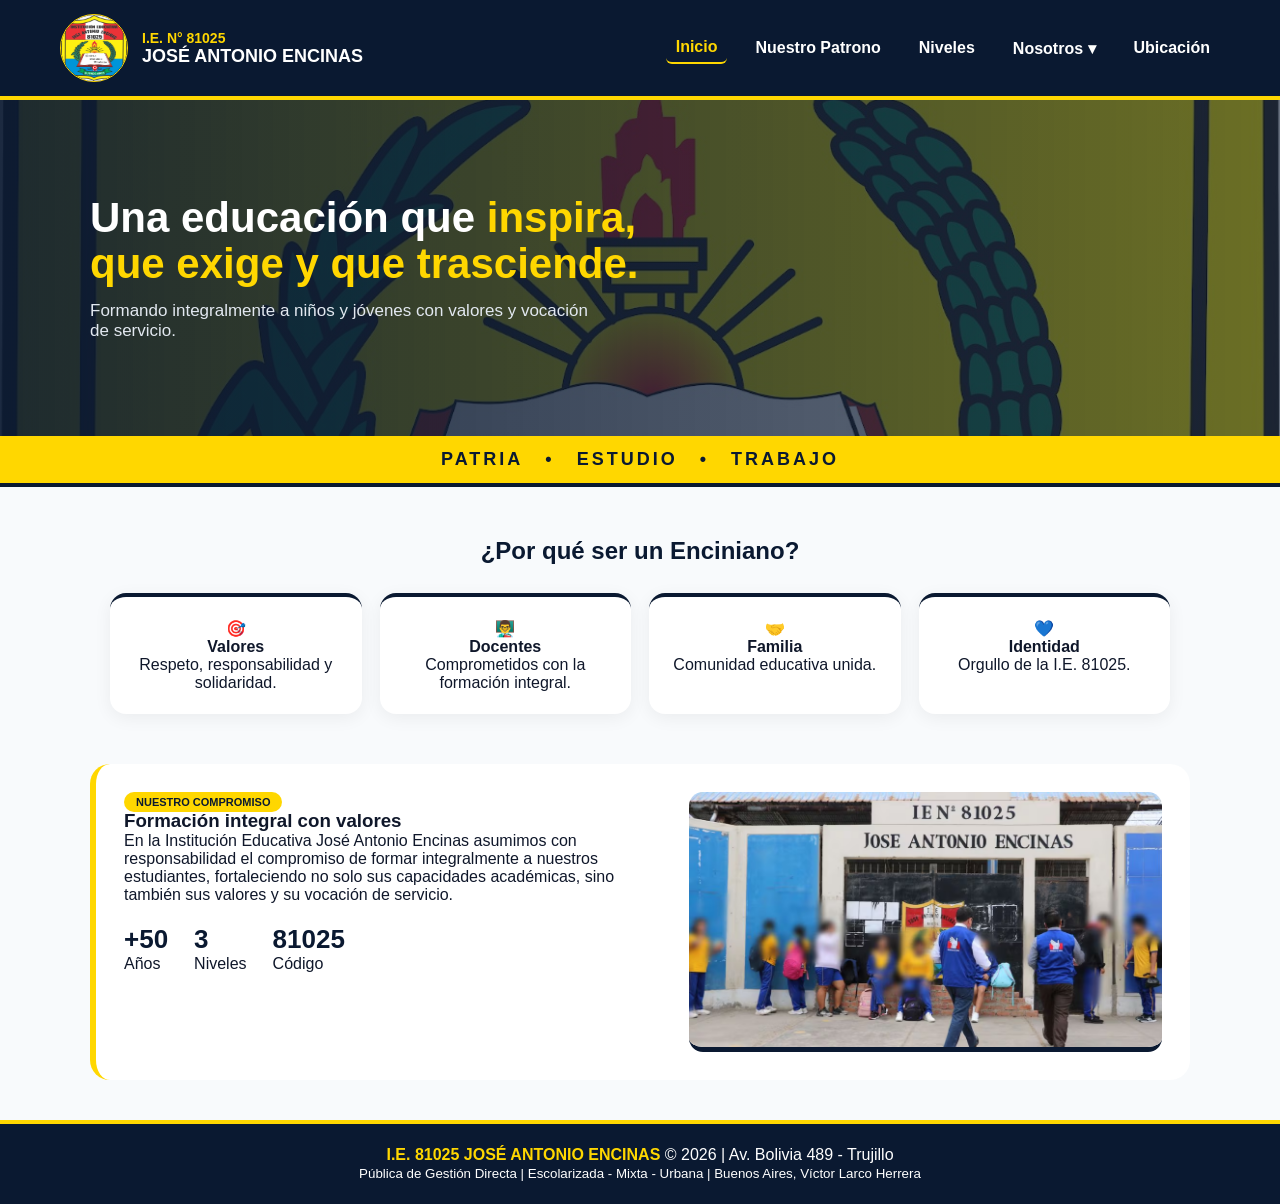
==== index.html @ 803cc2b1 "Add files via upload" ====
<!DOCTYPE html>
<html lang="es">
<head>
  <meta charset="UTF-8">
  <meta name="viewport" content="width=device-width, initial-scale=1.0">
  <meta name="description" content="Sitio oficial de la I.E. 81025 José Antonio Encinas - Trujillo">
  <title>I.E. 81025 JOSÉ ANTONIO ENCINAS</title>
  <link rel="stylesheet" href="css/style.css">
</head>
<body>

  <header class="header-azul">
    <nav aria-label="Navegación principal">
      <div class="logo">
        <img src="img/Cole.jpeg" alt="Insignia I.E. 81025 José Antonio Encinas" width="70" height="70">
        <h1>
          <small>I.E. N° 81025</small>
          JOSÉ ANTONIO ENCINAS
        </h1>
      </div>
      <div class="menu">
        <a href="index.html" aria-current="page">Inicio</a>
        <a href="html/inspiracion.html">Nuestro Patrono</a>
        <a href="html/niveles.html">Niveles</a>
        <div class="dropdown">
          <button 
            type="button"
            class="btn-menu-dropdown" 
            id="btnNosotros" 
            aria-expanded="false" 
            aria-haspopup="true" 
            aria-controls="menuNosotros"
          >
            Nosotros ▾
          </button>
          <div id="menuNosotros" class="dropdown-menu" role="menu">
            <a href="html/mision.html" role="menuitem">Misión y Visión</a>
            <a href="html/resena.html" role="menuitem">Reseña Histórica</a>
          </div>
        </div>
        <a href="html/ubicacion.html">Ubicación</a>
      </div>
  </header>

  <section class="hero" role="banner">
    <div class="hero-text">
      <h2>
        Una educación que 
        <span>inspira, que exige y que trasciende.</span>
      </h2>
      <p class="hero-desc">
        Formando integralmente a niños y jóvenes con valores y vocación de servicio.
      </p>
    </div>
  </section>

  <section class="lema-bar" aria-label="Lema institucional">
    <div class="lema-item">PATRIA</div>
    <div class="lema-dot" aria-hidden="true">•</div>
    <div class="lema-item">ESTUDIO</div>
    <div class="lema-dot" aria-hidden="true">•</div>
    <div class="lema-item">TRABAJO</div>
  </section>

  <main id="contenido">

    <section class="pilares" aria-labelledby="titulo-pilares">
      <h3 id="titulo-pilares">¿Por qué ser un Enciniano?</h3>
      <div class="grid-4">
        <article class="pilar-card">
          <div class="icon" aria-hidden="true">🎯</div>
          <h4>Valores</h4>
          <p>Respeto, responsabilidad y solidaridad.</p>
        </article>
        <article class="pilar-card">
          <div class="icon" aria-hidden="true">👨‍🏫</div>
          <h4>Docentes</h4>
          <p>Comprometidos con la formación integral.</p>
        </article>
        <article class="pilar-card">
          <div class="icon" aria-hidden="true">🤝</div>
          <h4>Familia</h4>
          <p>Comunidad educativa unida.</p>
        </article>
        <article class="pilar-card">
          <div class="icon" aria-hidden="true">💙</div>
          <h4>Identidad</h4>
          <p>Orgullo de la I.E. 81025.</p>
        </article>
      </div>
    </section>

    <section class="historia-resumen">
      <div class="historia-text">
        <span class="eyebrow">NUESTRO COMPROMISO</span>
        <h3>Formación integral con valores</h3>
        <p>
          En la <span class="colegio-resaltado">Institución Educativa José Antonio Encinas</span> 
          asumimos con responsabilidad el compromiso de formar integralmente a nuestros 
          estudiantes, fortaleciendo no solo sus capacidades académicas, sino también 
          sus valores y su vocación de servicio.
        </p>
        <div class="stats">
          <div><strong>+50</strong><span>Años</span></div>
          <div><strong>3</strong><span>Niveles</span></div>
          <div><strong>81025</strong><span>Código</span></div>
        </div>
      </div>
      <div class="historia-img">
        <img src="img/col.avif" alt="Fachada del colegio José Antonio Encinas" loading="lazy">
      </div>
    </section>

  </main>

   <footer class="footer-azul">
    <p><strong>I.E. 81025 JOSÉ ANTONIO ENCINAS</strong> © 2026 | Av. Bolivia 489 - Trujillo</p>
    <small>Pública de Gestión Directa | Escolarizada - Mixta - Urbana | Buenos Aires, Víctor Larco Herrera</small>
  </footer>

  <script src="js/index.js"></script>
</body>
</html>
---- css/style.css ----
/* ---------- 1. VARIABLES ---------- */
:root {
  --azul: #0A1931;
  --amarillo: #FFD700;
  --blanco: #ffffff;
  --gris-claro: #f8fafc;
  --gris: #64748b;
}

/* ---------- 2. BASE ---------- */
* {
  margin: 0;
  padding: 0;
  box-sizing: border-box;
}

body {
  font-family: 'Segoe UI', Arial, sans-serif;
  background: var(--gris-claro);
  color: #0f172a;
  overflow-x: hidden; /* Evita desplazamientos raros a los lados en celulares */
}

img {
  display: block;
  max-width: 100%;
  height: auto;
}

/* ---------- 3. HEADER ---------- */
.header-azul {
  background: var(--azul);
  border-bottom: 4px solid var(--amarillo);
  position: sticky;
  top: 0;
  z-index: 1000;
}

.header-azul nav {
  max-width: 1200px;
  margin: 0 auto;
  padding: 14px 20px;
  display: flex;
  justify-content: space-between;
  align-items: center;
  position: relative;
}

.logo {
  display: flex;
  align-items: center;
  gap: 14px;
}

.logo img {
  width: 68px;
  height: 68px;
  border-radius: 50%;
  border: 1px solid var(--amarillo);
}

.logo h1 {
  color: var(--blanco);
  font-size: 18px;
}

.logo h1 small {
  display: block;
  color: var(--amarillo);
  font-size: 14px;
}
.menu-toggle {
  display: none;
  background: transparent;
  border: none;
  color: var(--blanco);
  font-size: 28px;
  cursor: pointer;
  padding: 4px 8px;
}

/* ---------- 4. MENU ---------- */
.menu {
  display: flex;
  align-items: center;
  gap: 18px;
}

.menu a {
  color: var(--blanco);
  font-weight: 600;
  font-size: 16px;
  padding: 6px 10px;
  border-radius: 6px;
  text-decoration: none;
  transition: all 0.2s ease;
}

.menu a:hover {
  color: var(--amarillo);
  background: rgba(255,255,255,.1);
}

.menu a[aria-current="page"] {
  color: var(--amarillo);
  border-bottom: 2px solid var(--amarillo);
}

/* ---------- 5. DROPDOWN NOSOTROS ---------- */
.dropdown {
  position: relative;
}

.btn-menu-dropdown {
  background: transparent;
  border: none;
  color: var(--blanco);
  font-size: 16px;
  font-weight: 600;
  cursor: pointer;
  padding: 6px 10px;
  font-family: inherit;
}

.dropdown-menu {
  display: none;
  position: absolute;
  top: 130%;
  right: 0;
  background: var(--blanco);
  min-width: 230px;
  border-radius: 12px;
  border: 1px solid #e2e8f0;
  box-shadow: 0 15px 35px rgba(0,0,0,.25);
  z-index: 9999;
  overflow: hidden;
}

/* Fuerza el despliegue cuando el script inyecta la clase */
.dropdown-menu.show {
  display: block !important;
}

.dropdown-menu a {
  display: block;
  padding: 12px 16px;
  color: #0A1931 !important;
  font-size: 14px;
  border-radius: 0;
}

.dropdown-menu a:hover {
  background: #fef9c3;
  color: #0A1931;
}

/* ---------- 6. HERO ---------- */
.hero {
  background: 
    linear-gradient(90deg, rgba(10,25,49,.92), rgba(10,25,49,.6)),
    url('../img/Cole.jpeg');
  background-size: cover;
  background-position: center;
  padding: 95px 24px;
}

.hero-text {
  max-width: 1100px;
  margin: 0 auto;
}

.hero h2 {
  color: var(--blanco);
  font-size: 42px;
  max-width: 620px;
  line-height: 1.1;
}

.hero h2 span {
  color: var(--amarillo);
}

.hero-desc {
  color: #e2e8f0;
  margin-top: 14px;
  max-width: 520px;
  font-size: 17px;
}

/* ---------- 7. LEMA ---------- */
.lema-bar {
  background: var(--amarillo);
  color: var(--azul);
  display: flex;
  justify-content: center;
  align-items: center;
  gap: 22px;
  padding: 13px 20px;
  font-weight: 900;
  letter-spacing: 3px;
  font-size: 18px;
  border-bottom: 4px solid var(--azul);
}

/* ---------- 8. PILARES ---------- */
.pilares {
  max-width: 1100px;
  margin: 0 auto;
  padding: 50px 20px;
}

.pilares h3 {
  text-align: center;
  color: var(--azul);
  font-size: 24px;
  margin-bottom: 28px;
}

.grid-4 {
  display: grid;
  grid-template-columns: repeat(auto-fit, minmax(200px, 1fr));
  gap: 18px;
}

.pilar-card {
  background: var(--blanco);
  border-radius: 16px;
  padding: 22px;
  text-align: center;
  border-top: 4px solid var(--azul);
  box-shadow: 0 4px 18px rgba(0,0,0,.06);
}

/* ---------- 9. HISTORIA ---------- */
.historia-resumen {
  max-width: 1100px;
  margin: 0 auto 40px;
  background: var(--blanco);
  border-radius: 20px;
  padding: 28px;
  display: flex;
  flex-wrap: wrap;
  gap: 32px;
  border-left: 6px solid var(--amarillo);
}

.historia-text {
  flex: 1 1 380px;
}

.historia-img {
  flex: 1 1 320px;
}

.historia-img img {
  border-radius: 14px;
  border-bottom: 5px solid var(--azul);
  width: 100%;
}

.eyebrow {
  background: var(--amarillo);
  color: var(--azul);
  padding: 4px 12px;
  border-radius: 20px;
  font-size: 11px;
  font-weight: 800;
}

.stats {
  display: flex;
  gap: 26px;
  margin-top: 20px;
}

.stats strong {
  display: block;
  font-size: 26px;
  color: var(--azul);
}

/* ---------- 10. FOOTER ---------- */
.footer-azul {
  background: var(--azul);
  color: var(--blanco);
  text-align: center;
  padding: 22px 20px;
  border-top: 4px solid var(--amarillo);
}

.footer-azul strong {
  color: var(--amarillo);
}

/* ======================================================
  MEDIA QUERIES 
   ====================================================== */
@media (max-width: 768px) {
  
  .menu-toggle {
    display: block; /* Muestra el ícono de las tres líneas ☰ */
  }

  .menu {
    display: none; /* Oculta la barra de navegación horizontal */
    flex-direction: column;
    align-items: flex-start;
    position: absolute;
    top: 100%;
    left: 0;
    width: 100%;
    background: var(--azul);
    padding: 20px;
    gap: 12px;
    border-bottom: 4px solid var(--amarillo);
    box-shadow: 0 10px 20px rgba(0,0,0,0.2);
  }

  /* Clase que activa el JavaScript al hacer click en ☰ */
  .menu.active {
    display: flex;
  }

  .menu a {
    width: 100%;
    padding: 10px;
  }

  .dropdown {
    width: 100%;
  }

  .btn-menu-dropdown {
    width: 100%;
    text-align: left;
    padding: 10px;
  }

  .dropdown-menu {
    position: static; /* Colapsa hacia abajo empujando el menú móvil */
    width: 100%;
    background: rgba(255, 255, 255, 0.08);
    box-shadow: none;
    border: none;
    margin-top: 5px;
    border-radius: 8px;
  }

  .dropdown-menu a {
    color: var(--blanco) !important; /* Pone el texto blanco en el celular */
    padding-left: 24px;
  }

  .dropdown-menu a:hover {
    background: rgba(255,255,255,0.15);
  }

  /* Ajustes de tamaños del resto de la página */
  .hero h2 {
    font-size: 28px;
  }

  .lema-bar {
    font-size: 14px;
    letter-spacing: 1px;
    flex-direction: column;
    gap: 8px;
    text-align: center;
  }

  .stats {
    justify-content: space-around;
  }
}
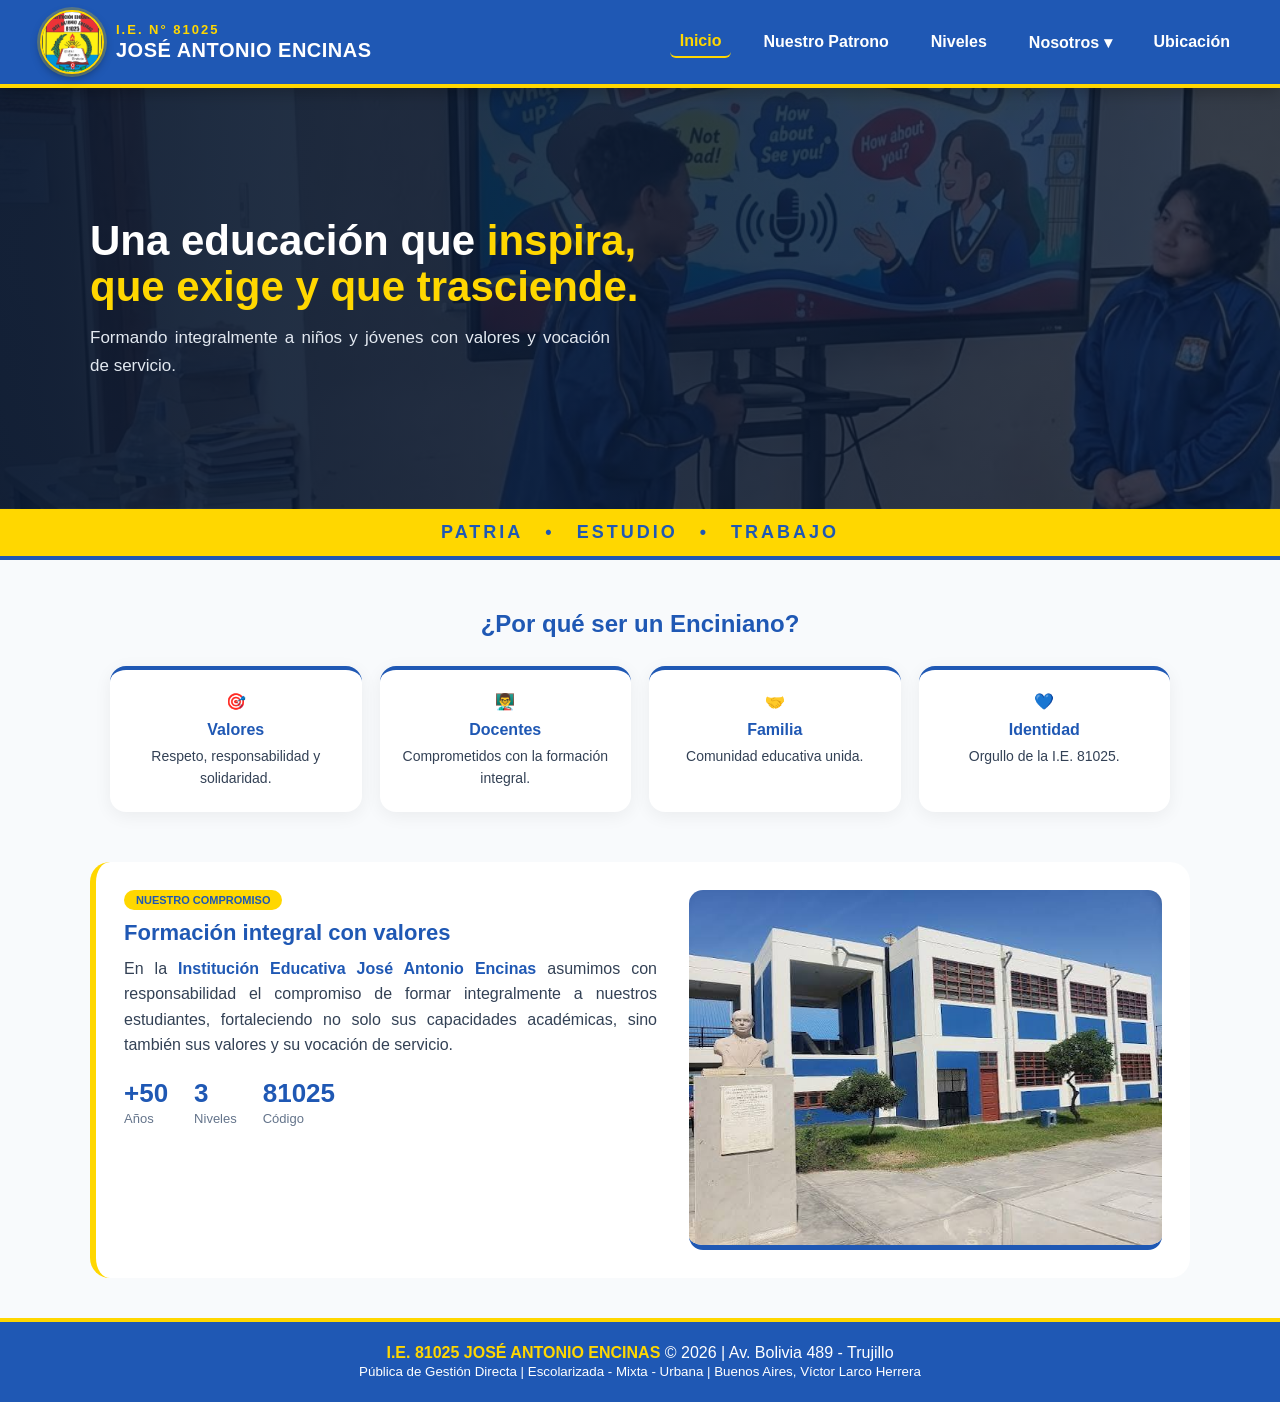
==== commit 9ae7350f: "Add files via upload" ====
--- a/index.html
+++ b/index.html
@@ -9,8 +9,9 @@
 </head>
 <body>
 
+  <!-- Header / menú principal -->
   <header class="header-azul">
-    <nav aria-label="Navegación principal">
+    <nav aria-label="Navegación principal" class="nav-container">
       <div class="logo">
         <img src="img/Cole.jpeg" alt="Insignia I.E. 81025 José Antonio Encinas" width="70" height="70">
         <h1>
@@ -18,19 +19,15 @@
           JOSÉ ANTONIO ENCINAS
         </h1>
       </div>
-      <div class="menu">
+      <!-- Botón ☰ solo en celular -->
+      <button type="button" class="menu-toggle" id="menuToggleMobile" aria-label="Abrir menú de navegación">☰</button>
+      <div class="menu" id="menuPrincipalNav">
         <a href="index.html" aria-current="page">Inicio</a>
         <a href="html/inspiracion.html">Nuestro Patrono</a>
         <a href="html/niveles.html">Niveles</a>
+        <!-- Menú desplegable Nosotros -->
         <div class="dropdown">
-          <button 
-            type="button"
-            class="btn-menu-dropdown" 
-            id="btnNosotros" 
-            aria-expanded="false" 
-            aria-haspopup="true" 
-            aria-controls="menuNosotros"
-          >
+          <button type="button" class="btn-menu-dropdown" id="btnNosotros" aria-expanded="false" aria-haspopup="true" aria-controls="menuNosotros">
             Nosotros ▾
           </button>
           <div id="menuNosotros" class="dropdown-menu" role="menu">
@@ -40,12 +37,14 @@
         </div>
         <a href="html/ubicacion.html">Ubicación</a>
       </div>
+    </nav>
   </header>
 
+  <!-- Portada principal -->
   <section class="hero" role="banner">
     <div class="hero-text">
       <h2>
-        Una educación que 
+        Una educación que
         <span>inspira, que exige y que trasciende.</span>
       </h2>
       <p class="hero-desc">
@@ -54,6 +53,7 @@
     </div>
   </section>
 
+  <!-- Lema del colegio -->
   <section class="lema-bar" aria-label="Lema institucional">
     <div class="lema-item">PATRIA</div>
     <div class="lema-dot" aria-hidden="true">•</div>
@@ -63,7 +63,7 @@
   </section>
 
   <main id="contenido">
-
+    <!-- ¿Por qué ser Enciniano? -->
     <section class="pilares" aria-labelledby="titulo-pilares">
       <h3 id="titulo-pilares">¿Por qué ser un Enciniano?</h3>
       <div class="grid-4">
@@ -89,15 +89,15 @@
         </article>
       </div>
     </section>
-
+    <!-- Historia resumen + foto -->
     <section class="historia-resumen">
       <div class="historia-text">
         <span class="eyebrow">NUESTRO COMPROMISO</span>
         <h3>Formación integral con valores</h3>
         <p>
-          En la <span class="colegio-resaltado">Institución Educativa José Antonio Encinas</span> 
-          asumimos con responsabilidad el compromiso de formar integralmente a nuestros 
-          estudiantes, fortaleciendo no solo sus capacidades académicas, sino también 
+          En la <span class="colegio-resaltado">Institución Educativa José Antonio Encinas</span>
+          asumimos con responsabilidad el compromiso de formar integralmente a nuestros
+          estudiantes, fortaleciendo no solo sus capacidades académicas, sino también
           sus valores y su vocación de servicio.
         </p>
         <div class="stats">
@@ -110,10 +110,9 @@
         <img src="img/col.avif" alt="Fachada del colegio José Antonio Encinas" loading="lazy">
       </div>
     </section>
-
   </main>
 
-   <footer class="footer-azul">
+  <footer class="footer-azul">
     <p><strong>I.E. 81025 JOSÉ ANTONIO ENCINAS</strong> © 2026 | Av. Bolivia 489 - Trujillo</p>
     <small>Pública de Gestión Directa | Escolarizada - Mixta - Urbana | Buenos Aires, Víctor Larco Herrera</small>
   </footer>
--- a/css/style.css
+++ b/css/style.css
@@ -1,14 +1,12 @@
-
-/* ---------- 1. VARIABLES ---------- */
+/* Colores del colegio */
 :root {
-  --azul: #0A1931;
+  --azul: #1f58b4;
   --amarillo: #FFD700;
   --blanco: #ffffff;
   --gris-claro: #f8fafc;
   --gris: #64748b;
 }
 
-/* ---------- 2. BASE ---------- */
 * {
   margin: 0;
   padding: 0;
@@ -19,7 +17,7 @@
   font-family: 'Segoe UI', Arial, sans-serif;
   background: var(--gris-claro);
   color: #0f172a;
-  overflow-x: hidden; /* Evita desplazamientos raros a los lados en celulares */
+  overflow-x: hidden;
 }
 
 img {
@@ -28,19 +26,20 @@
   height: auto;
 }
 
-/* ---------- 3. HEADER ---------- */
+/* Cabecera: logo izquierda, menú derecha */
 .header-azul {
   background: var(--azul);
   border-bottom: 4px solid var(--amarillo);
   position: sticky;
   top: 0;
   z-index: 1000;
-}
-
-.header-azul nav {
+  padding: 10px 24px;
+  box-shadow: 0 4px 16px rgba(0,0,0,.25);
+}
+
+.nav-container {
   max-width: 1200px;
   margin: 0 auto;
-  padding: 14px 20px;
   display: flex;
   justify-content: space-between;
   align-items: center;
@@ -50,26 +49,37 @@
 .logo {
   display: flex;
   align-items: center;
-  gap: 14px;
+  gap: 12px;
 }
 
 .logo img {
-  width: 68px;
-  height: 68px;
+  width: 64px;
+  height: 64px;
   border-radius: 50%;
-  border: 1px solid var(--amarillo);
+  border: 2px solid var(--amarillo);
+  box-shadow: 0 0 0 3px rgba(255,215,0,.25), 0 4px 10px rgba(0,0,0,.35);
+  object-fit: cover;
+  background: #fff;
 }
 
 .logo h1 {
   color: var(--blanco);
-  font-size: 18px;
+  font-size: 20px;
+  font-weight: 800;
+  letter-spacing: .5px;
+  line-height: 1.1;
+  text-transform: uppercase;
 }
 
 .logo h1 small {
   display: block;
   color: var(--amarillo);
-  font-size: 14px;
-}
+  font-size: 13px;
+  font-weight: 800;
+  letter-spacing: 2px;
+  margin-bottom: 2px;
+}
+
 .menu-toggle {
   display: none;
   background: transparent;
@@ -80,11 +90,10 @@
   padding: 4px 8px;
 }
 
-/* ---------- 4. MENU ---------- */
 .menu {
   display: flex;
   align-items: center;
-  gap: 18px;
+  gap: 22px;
 }
 
 .menu a {
@@ -94,12 +103,11 @@
   padding: 6px 10px;
   border-radius: 6px;
   text-decoration: none;
-  transition: all 0.2s ease;
+  white-space: nowrap;
 }
 
 .menu a:hover {
   color: var(--amarillo);
-  background: rgba(255,255,255,.1);
 }
 
 .menu a[aria-current="page"] {
@@ -107,7 +115,6 @@
   border-bottom: 2px solid var(--amarillo);
 }
 
-/* ---------- 5. DROPDOWN NOSOTROS ---------- */
 .dropdown {
   position: relative;
 }
@@ -121,13 +128,14 @@
   cursor: pointer;
   padding: 6px 10px;
   font-family: inherit;
+  white-space: nowrap;
 }
 
 .dropdown-menu {
   display: none;
   position: absolute;
-  top: 130%;
-  right: 0;
+  top: 100%;
+  left: 0;
   background: var(--blanco);
   min-width: 230px;
   border-radius: 12px;
@@ -137,7 +145,6 @@
   overflow: hidden;
 }
 
-/* Fuerza el despliegue cuando el script inyecta la clase */
 .dropdown-menu.show {
   display: block !important;
 }
@@ -148,22 +155,24 @@
   color: #0A1931 !important;
   font-size: 14px;
   border-radius: 0;
+  text-align: left;
 }
 
 .dropdown-menu a:hover {
   background: #fef9c3;
-  color: #0A1931;
-}
-
-/* ---------- 6. HERO ---------- */
+}
+
+/* Portada */
 .hero {
-  background: 
-    linear-gradient(90deg, rgba(10,25,49,.92), rgba(10,25,49,.6)),
-    url('../img/Cole.jpeg');
+   background:
+    linear-gradient(90deg, rgba(10,25,49,.95), rgba(10,25,49,.75)),
+    url('../img/port.jpg'); /* O 'banner-nuevo.jpg' según el nombre que guardaste */
+
   background-size: cover;
-  background-position: center;
-  padding: 95px 24px;
-}
+  background-position: center 30%; 
+  padding: 130px 24px;            
+}
+
 
 .hero-text {
   max-width: 1100px;
@@ -186,9 +195,13 @@
   margin-top: 14px;
   max-width: 520px;
   font-size: 17px;
-}
-
-/* ---------- 7. LEMA ---------- */
+  line-height: 1.6;
+  text-align: justify;
+  hyphens: auto;
+}
+
+
+/* Barra amarilla del lema */
 .lema-bar {
   background: var(--amarillo);
   color: var(--azul);
@@ -203,7 +216,7 @@
   border-bottom: 4px solid var(--azul);
 }
 
-/* ---------- 8. PILARES ---------- */
+/* Tarjetas ¿Por qué ser Enciniano? */
 .pilares {
   max-width: 1100px;
   margin: 0 auto;
@@ -232,7 +245,18 @@
   box-shadow: 0 4px 18px rgba(0,0,0,.06);
 }
 
-/* ---------- 9. HISTORIA ---------- */
+.pilar-card h4 {
+  color: var(--azul);
+  margin: 10px 0 6px;
+}
+
+.pilar-card p {
+  color: #334155;
+  font-size: 14px;
+  line-height: 1.6;
+}
+
+/* Historia resumen */
 .historia-resumen {
   max-width: 1100px;
   margin: 0 auto 40px;
@@ -249,6 +273,24 @@
   flex: 1 1 380px;
 }
 
+.historia-text h3 {
+  color: var(--azul);
+  margin: 12px 0 10px;
+  font-size: 22px;
+}
+
+.historia-text p {
+  color: #334155;
+  line-height: 1.6;
+  text-align: justify;
+  hyphens: auto;
+}
+
+.colegio-resaltado {
+  font-weight: 700;
+  color: var(--azul);
+}
+
 .historia-img {
   flex: 1 1 320px;
 }
@@ -280,7 +322,12 @@
   color: var(--azul);
 }
 
-/* ---------- 10. FOOTER ---------- */
+.stats span {
+  color: var(--gris);
+  font-size: 13px;
+}
+
+/* Footer */
 .footer-azul {
   background: var(--azul);
   color: var(--blanco);
@@ -293,19 +340,38 @@
   color: var(--amarillo);
 }
 
-/* ======================================================
-  MEDIA QUERIES 
-   ====================================================== */
+/* Todo lo de celular */
 @media (max-width: 768px) {
-  
+  .nav-container {
+    padding: 0;
+  }
+
+  .logo {
+    gap: 10px;
+  }
+
+  .logo h1 {
+    font-size: 15px;
+  }
+
+  .logo h1 small {
+    font-size: 11px;
+  }
+
+  .logo img {
+    width: 52px;
+    height: 52px;
+  }
+
   .menu-toggle {
-    display: block; /* Muestra el ícono de las tres líneas ☰ */
+    display: block !important;
   }
 
   .menu {
-    display: none; /* Oculta la barra de navegación horizontal */
+    display: none !important;
     flex-direction: column;
-    align-items: flex-start;
+    align-items: center;
+    text-align: center;
     position: absolute;
     top: 100%;
     left: 0;
@@ -315,30 +381,32 @@
     gap: 12px;
     border-bottom: 4px solid var(--amarillo);
     box-shadow: 0 10px 20px rgba(0,0,0,0.2);
-  }
-
-  /* Clase que activa el JavaScript al hacer click en ☰ */
+    z-index: 99999;
+  }
+
   .menu.active {
-    display: flex;
+    display: flex !important;
   }
 
   .menu a {
     width: 100%;
-    padding: 10px;
+    padding: 12px 10px;
+    text-align: center;
   }
 
   .dropdown {
     width: 100%;
+    text-align: center;
   }
 
   .btn-menu-dropdown {
     width: 100%;
-    text-align: left;
-    padding: 10px;
+    text-align: center;
+    padding: 12px 10px;
   }
 
   .dropdown-menu {
-    position: static; /* Colapsa hacia abajo empujando el menú móvil */
+    position: static;
     width: 100%;
     background: rgba(255, 255, 255, 0.08);
     box-shadow: none;
@@ -348,28 +416,70 @@
   }
 
   .dropdown-menu a {
-    color: var(--blanco) !important; /* Pone el texto blanco en el celular */
-    padding-left: 24px;
+    color: var(--blanco) !important;
+    text-align: center;
   }
 
   .dropdown-menu a:hover {
     background: rgba(255,255,255,0.15);
   }
 
-  /* Ajustes de tamaños del resto de la página */
+  .hero {
+    padding: 60px 16px;
+  }
+
   .hero h2 {
     font-size: 28px;
   }
 
+  .hero-desc {
+    font-size: 15px;
+  }
+
   .lema-bar {
-    font-size: 14px;
+    font-size: 13px;
     letter-spacing: 1px;
+    gap: 10px;
+    padding: 12px 10px;
+    flex-wrap: wrap;
+  }
+
+  .pilares {
+    padding: 32px 14px;
+  }
+
+  .grid-4 {
+    grid-template-columns: 1fr 1fr;
+    gap: 12px;
+  }
+
+  .pilar-card {
+    padding: 16px 12px;
+  }
+
+  .historia-resumen {
     flex-direction: column;
-    gap: 8px;
-    text-align: center;
+    padding: 20px 16px;
+    gap: 20px;
+    margin: 0 14px 28px;
+  }
+
+  .historia-text p {
+    font-size: 15px;
   }
 
   .stats {
     justify-content: space-around;
   }
 }
+
+@media (max-width: 400px) {
+  .grid-4 {
+    grid-template-columns: 1fr;
+  }
+
+  .lema-bar {
+    font-size: 11px;
+    gap: 6px;
+  }
+}
